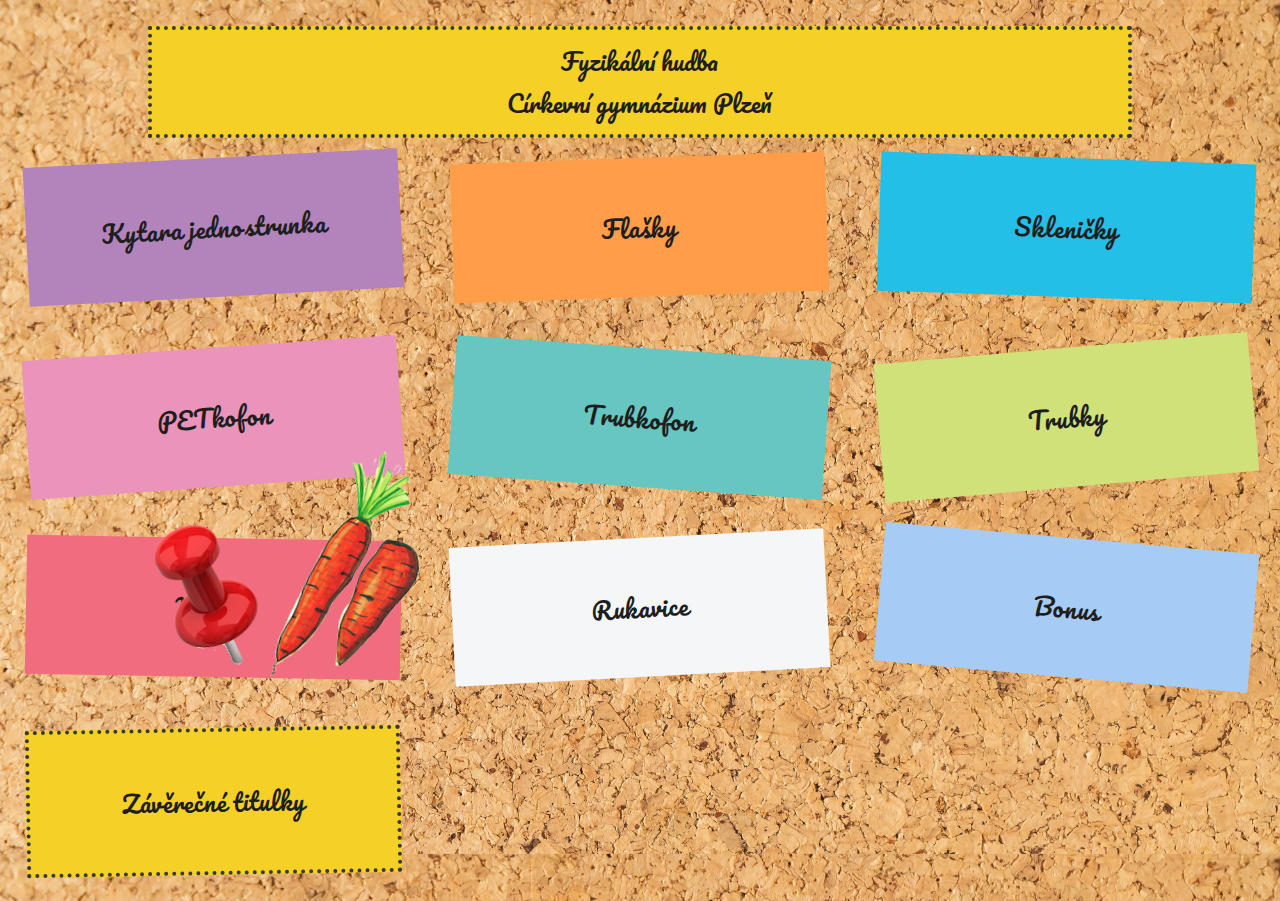
==== index.html @ 377b1756 "changes" ====
<!DOCTYPE html>
<html lang="cz">
<head>
  <meta charset="UTF-8">
  <meta name="viewport" content="width=device-width, initial-scale=1.0">
  <link rel="stylesheet" href="css/general.css">
  <script defer src="script.js"></script>
  <title>Fyzikální Hudba | Církevní gymnázium Plzeň</title>
</head>
<body>
  <a href="uvod.html" class="accent-border animate-note title title-heading">Fyzikální hudba <br>Církevní gymnázium Plzeň</a>
  <div class="board">
    <a href="" class="note animate-note note1">Kytara jednostrunka</a>
    <a href="" class="note animate-note note3">Flašky</a>
    <a href="" class="note animate-note note4">Skleničky</a>
    <a href="petkofon.html" class="note animate-note note5">PETkofon</a>
    <a href="" class="note animate-note note6">Trubkofon</a>
    <a href="" class="note animate-note note7">Trubky</a>
    <a href="" class="note animate-note note8">Mrkev</a>
    <a href="" class="note animate-note note9">Rukavice</a>
    <a href="" class="note animate-note note10">Bonus</a>
    <a href="titulky.html" class="accent-border note animate-note note11">Závěrečné titulky</a>

  </div>
  
  
</body>
</html>
---- css/general.css ----
@import url('https://fonts.googleapis.com/css2?family=Pacifico&display=swap');
@import url('https://fonts.googleapis.com/css2?family=Open+Sans:wght@300;400;500;700&display=swap');
@import url(notes.css);

:root {
  /*Sticky note colors - https://community.miro.com/ask-the-community-45/sticky-note-hex-values-7604 */
  --yellow: #fff9b1;
  --white: #f5f6f8;
  --lightorange: #f5d128;
  --olive: #d0e17a;
  --green: #d5f692;
  --pastelblue: #a6ccf5; 
  --aqua:#67c6c0;
  --blue: #23bfe7;
  --orange: #ff9d48;
  --pink: #ea94bb; 
  --red: #f16c7f;
  --purple: #b384bb;
}
*{
  margin:0;
  padding:0;
  box-sizing: border-box;
}
body{
  background-image: url(../assets/images/wood-board-background_low_res.jpg);
  background-size: 100%, 100%;
  background-attachment: scroll;
  font-family: 'Pacifico', cursive;
  height:100vh;
  height: calc(100svh - 50px);
  gap:20px;
  margin:2%;
  display:flex;
  flex-direction: column;
  gap:20px;
}

.title {
  width:80%;
  background-color: #f5d128;
  vertical-align: middle;
  text-align: center;
  display:grid;
  padding: 10px 0;
}
.title-heading {
  font-weight: normal;
  font-size:24px;
  align-self: center;
}
.board {
  /* grid-template-columns: repeat(auto-fit, minmax(300px, 32vw));
  grid-template-rows: repeat(auto-fit, minmax(300px, 1fr)); */
  grid-template-columns: 1fr 1fr 1fr;
  display: grid;
  gap:4vw;
  height:100%;
}
.note {
  height:100%;
  display:grid;
  place-items: center;
  
  max-width: 500px;
  max-height: 500px;
  justify-self: center;
  text-align: center;
  word-wrap: break-word;
  font-size:24px;
}
@media screen and (width < 600px) {
  .note {
    font-size:18px;
  }
}
.animate-note {
  transition: filter 200ms ease, transform 200ms ease-in-out, box-shadow 200ms ease;
}
.animate-note:hover {
  transform: scale(105%, 105%);
  filter:saturate(1.5);
  box-shadow: 3px 7px 7px 5px rgba(0, 0, 0, 0.35)
}
a {
  color:#1e1e1e;
  text-decoration: none;
}
a:not(.title){
  
  letter-spacing: 0.03em;
  min-width: 100%;
}
video {
  width:100%;
  object-fit: cover; 
}
.accent-border {
  border:4px dotted rgb(56, 56, 56); 
}
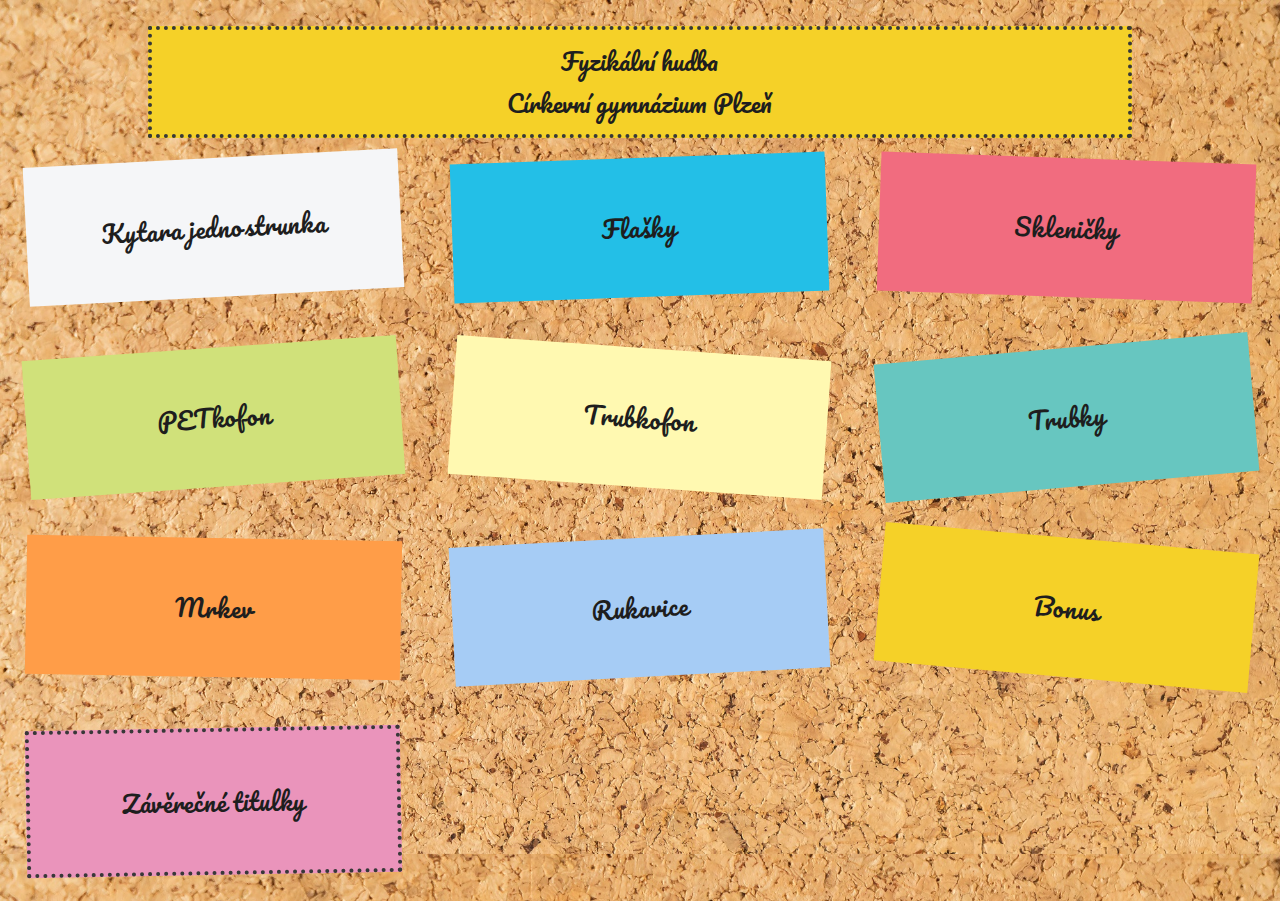
==== commit 971798ba: "add all subsites, fixes to layout, filled with stuff" ====
--- a/index.html
+++ b/index.html
@@ -10,17 +10,16 @@
 <body>
   <a href="uvod.html" class="accent-border animate-note title title-heading">Fyzikální hudba <br>Církevní gymnázium Plzeň</a>
   <div class="board">
-    <a href="" class="note animate-note note1">Kytara jednostrunka</a>
-    <a href="" class="note animate-note note3">Flašky</a>
-    <a href="" class="note animate-note note4">Skleničky</a>
+    <a href="kytara-jednostrunka.html" class="note animate-note note1">Kytara jednostrunka</a>
+    <a href="flasky.html" class="note animate-note note3">Flašky</a>
+    <a href="sklenicky.html" class="note animate-note note4">Skleničky</a>
     <a href="petkofon.html" class="note animate-note note5">PETkofon</a>
-    <a href="" class="note animate-note note6">Trubkofon</a>
-    <a href="" class="note animate-note note7">Trubky</a>
-    <a href="" class="note animate-note note8">Mrkev</a>
-    <a href="" class="note animate-note note9">Rukavice</a>
-    <a href="" class="note animate-note note10">Bonus</a>
+    <a href="trubkofon.html" class="note animate-note note6">Trubkofon</a>
+    <a href="trubky.html" class="note animate-note note7">Trubky</a>
+    <a href="mrkev.html" class="note animate-note note8">Mrkev</a>
+    <a href="rukavice.html" class="note animate-note note9">Rukavice</a>
+    <a href="bonus.html" class="note animate-note note10">Bonus</a>
     <a href="titulky.html" class="accent-border note animate-note note11">Závěrečné titulky</a>
-
   </div>
   
   
--- a/css/general.css
+++ b/css/general.css
@@ -97,4 +97,7 @@
 }
 .accent-border {
   border:4px dotted rgb(56, 56, 56); 
+}
+.red {
+  background-color: rgb(222, 70, 70);
 }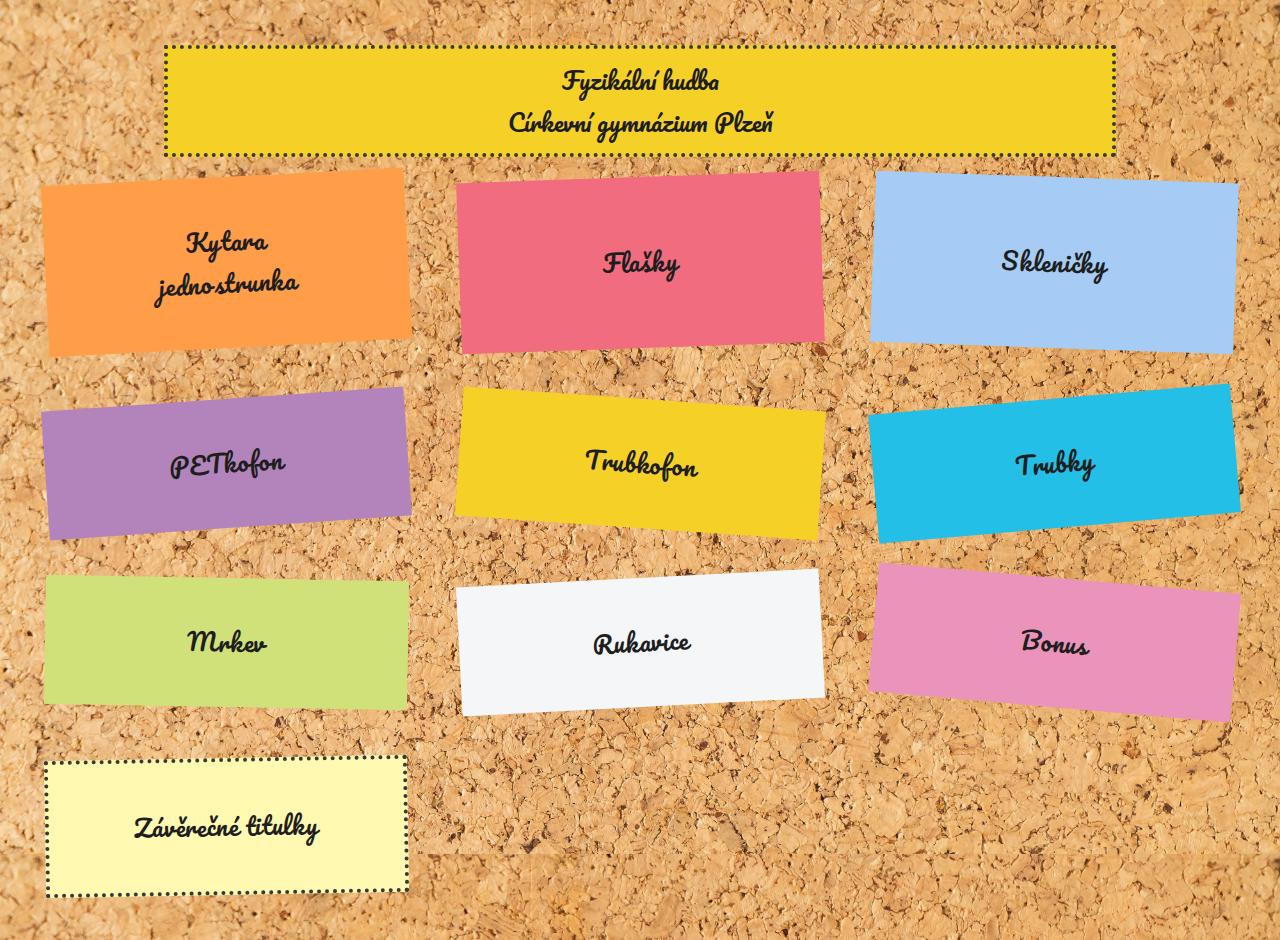
==== commit 84194bbf: "Fix overlap on subpages, bigger board padding" ====
--- a/index.html
+++ b/index.html
@@ -10,7 +10,7 @@
 <body>
   <a href="uvod.html" class="accent-border animate-note title title-heading">Fyzikální hudba <br>Církevní gymnázium Plzeň</a>
   <div class="board">
-    <a href="kytara-jednostrunka.html" class="note animate-note note1">Kytara jednostrunka</a>
+    <a href="kytara-jednostrunka.html" class="note animate-note note1">Kytara <br>jednostrunka</a>
     <a href="flasky.html" class="note animate-note note3">Flašky</a>
     <a href="sklenicky.html" class="note animate-note note4">Skleničky</a>
     <a href="petkofon.html" class="note animate-note note5">PETkofon</a>
--- a/css/general.css
+++ b/css/general.css
@@ -3,7 +3,6 @@
 @import url(notes.css);
 
 :root {
-  /*Sticky note colors - https://community.miro.com/ask-the-community-45/sticky-note-hex-values-7604 */
   --yellow: #fff9b1;
   --white: #f5f6f8;
   --lightorange: #f5d128;
@@ -30,7 +29,7 @@
   height:100vh;
   height: calc(100svh - 50px);
   gap:20px;
-  margin:2%;
+  margin:3.5%;
   display:flex;
   flex-direction: column;
   gap:20px;
@@ -71,7 +70,7 @@
 }
 @media screen and (width < 600px) {
   .note {
-    font-size:18px;
+    font-size:15px;
   }
 }
 .animate-note {
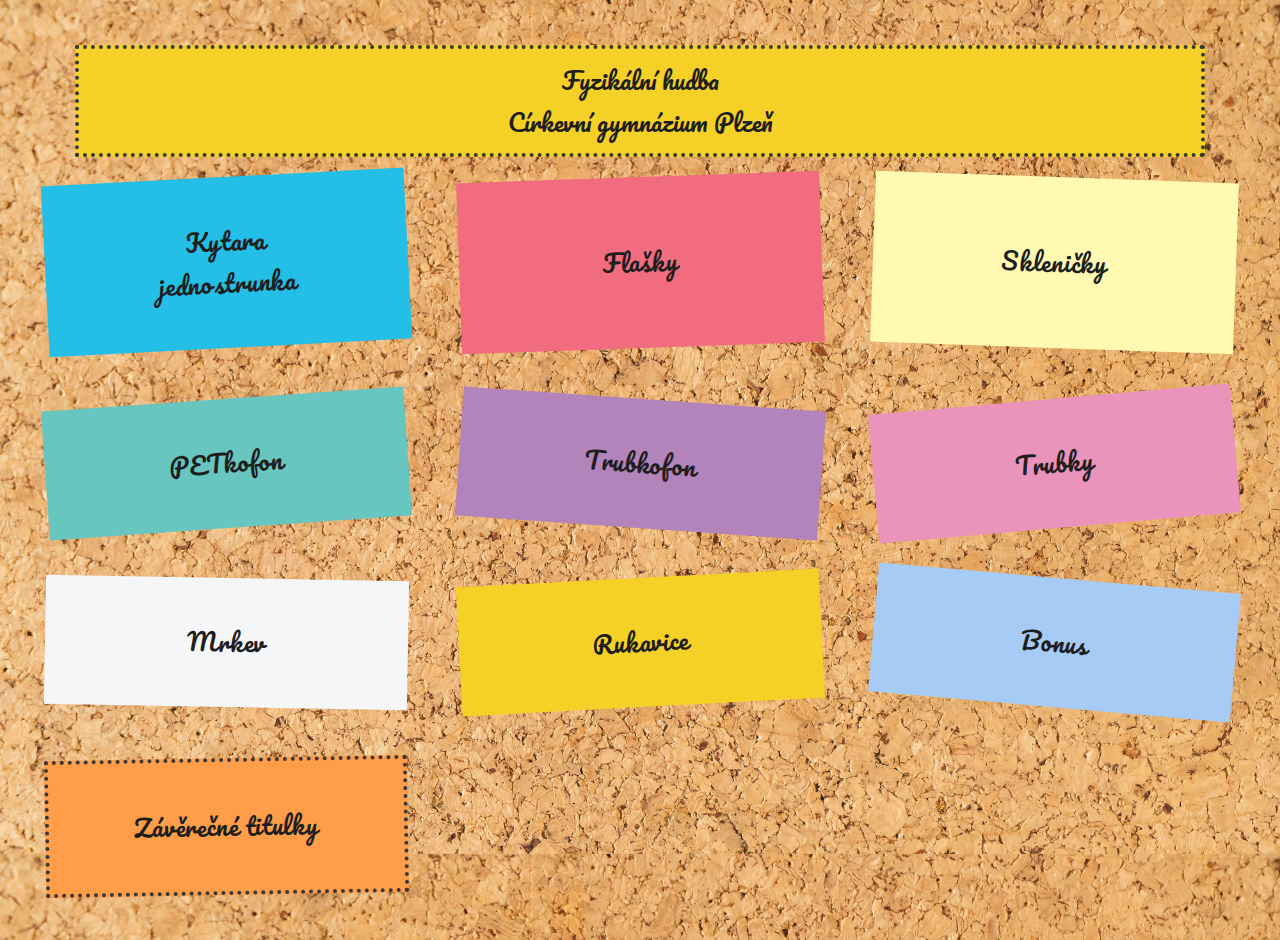
==== commit 1b3616d3: "increase title length, removevideos with recomendations" ====
--- a/index.html
+++ b/index.html
@@ -21,7 +21,5 @@
     <a href="bonus.html" class="note animate-note note10">Bonus</a>
     <a href="titulky.html" class="accent-border note animate-note note11">Závěrečné titulky</a>
   </div>
-  
-  
 </body>
 </html>--- a/css/general.css
+++ b/css/general.css
@@ -36,7 +36,7 @@
 }
 
 .title {
-  width:80%;
+  width:95%;
   background-color: #f5d128;
   vertical-align: middle;
   text-align: center;
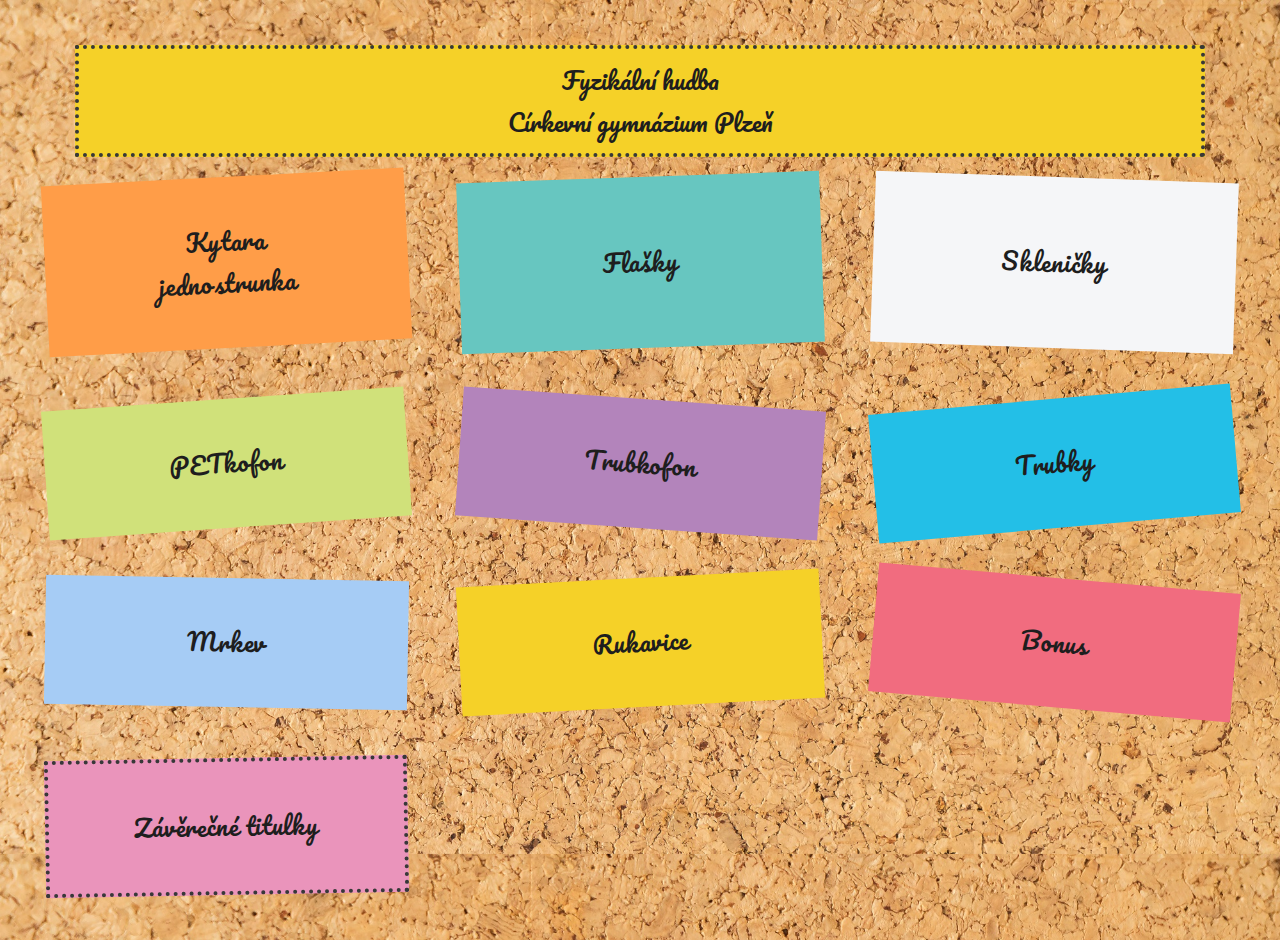
==== commit be4921d5: "add animation to title" ====
--- a/index.html
+++ b/index.html
@@ -8,7 +8,7 @@
   <title>Fyzikální Hudba | Církevní gymnázium Plzeň</title>
 </head>
 <body>
-  <a href="uvod.html" class="accent-border animate-note title title-heading">Fyzikální hudba <br>Církevní gymnázium Plzeň</a>
+  <a href="uvod.html" class="highlight accent-border animate-note title title-heading">Fyzikální hudba <br>Církevní gymnázium Plzeň</a>
   <div class="board">
     <a href="kytara-jednostrunka.html" class="note animate-note note1">Kytara <br>jednostrunka</a>
     <a href="flasky.html" class="note animate-note note3">Flašky</a>
--- a/css/general.css
+++ b/css/general.css
@@ -99,4 +99,18 @@
 }
 .red {
   background-color: rgb(222, 70, 70);
+}
+.highlight {
+  animation: highlight 4s infinite ease-in-out;
+}
+@keyframes highlight {
+  0% {
+    transform: scale(1.0);
+  }
+  25% {
+    transform: scale(1.05);
+  }
+  75% {
+    transform: scale(0.95);
+  }
 }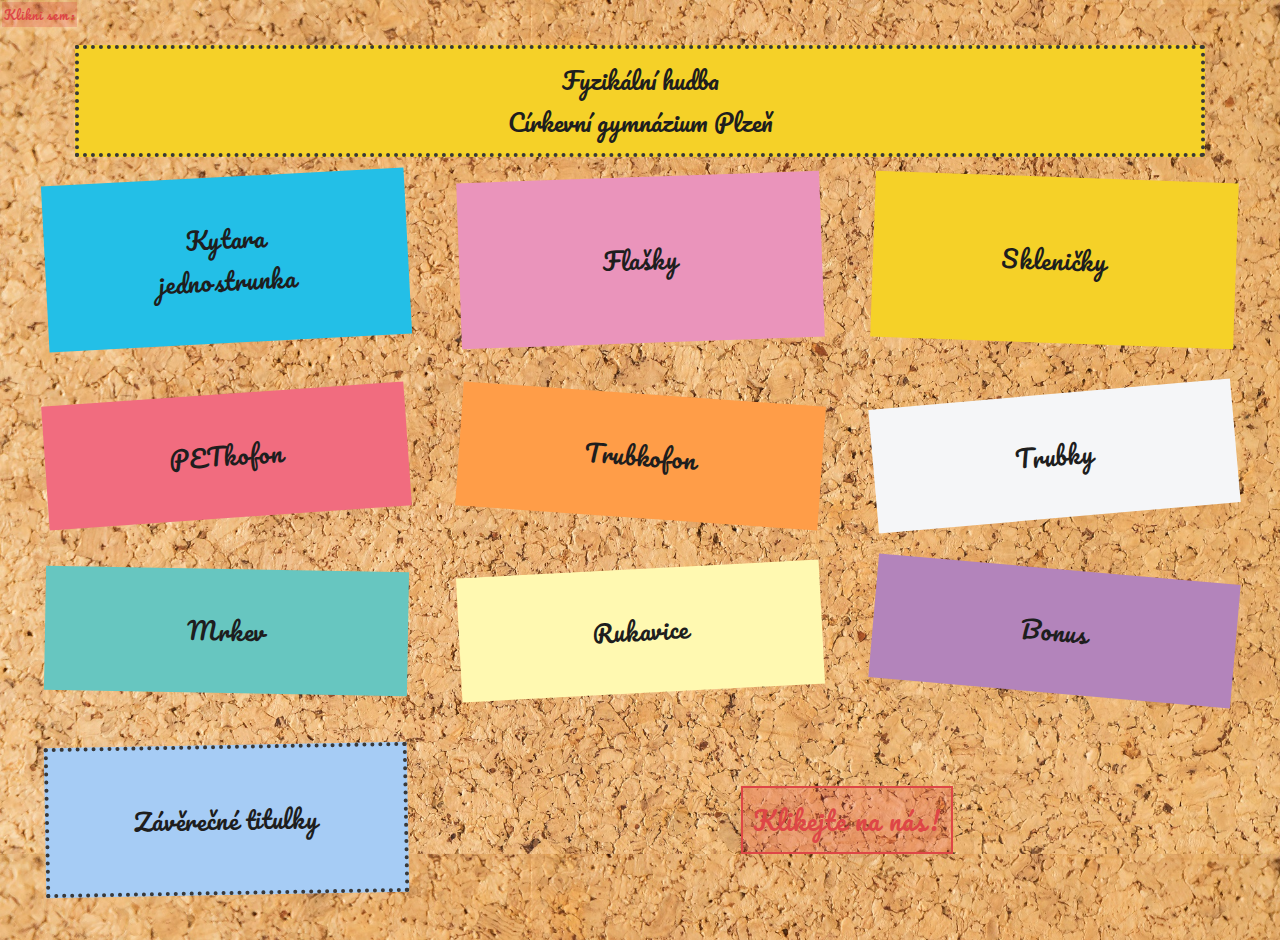
==== commit 7ee8625e: "all content populated, small fixes" ====
--- a/index.html
+++ b/index.html
@@ -8,7 +8,7 @@
   <title>Fyzikální Hudba | Církevní gymnázium Plzeň</title>
 </head>
 <body>
-  <a href="uvod.html" class="highlight accent-border animate-note title title-heading">Fyzikální hudba <br>Církevní gymnázium Plzeň</a>
+  <a href="uvod.html" id="title" class="highlight accent-border animate-note title title-heading">Fyzikální hudba <br>Církevní gymnázium Plzeň</a>
   <div class="board">
     <a href="kytara-jednostrunka.html" class="note animate-note note1">Kytara <br>jednostrunka</a>
     <a href="flasky.html" class="note animate-note note3">Flašky</a>
@@ -20,6 +20,7 @@
     <a href="rukavice.html" class="note animate-note note9">Rukavice</a>
     <a href="bonus.html" class="note animate-note note10">Bonus</a>
     <a href="titulky.html" class="accent-border note animate-note note11">Závěrečné titulky</a>
+    <div id="klikejte">Klikejte na nás!</div>
   </div>
 </body>
 </html>--- a/css/general.css
+++ b/css/general.css
@@ -43,6 +43,33 @@
   display:grid;
   padding: 10px 0;
 }
+#title::after {
+  content: 'Klikni sem:';
+  position: absolute;
+  top:2px;
+  left:2px;
+  font-size: 12px;
+  letter-spacing: 1px;
+  color:rgb(222, 70, 70);
+  /* border: 2px solid rgb(222, 70, 70); */
+  padding:2px;
+  place-self: center;
+  /* animation: highlight2 4s infinite ease-in-out ; */
+  background-color: rgba(222, 70, 70, 0.253);
+}
+#klikejte {
+  position: relative;
+  grid-area: 4 / -3 / 5 / -1;
+  font-size: 25px;
+  letter-spacing: 1px;
+  color:rgb(222, 70, 70);
+  border: 2px solid rgb(222, 70, 70);
+  padding:10px;
+  place-self: center;
+  animation: highlight2 4s infinite ease-in-out ;
+  background-color: rgba(222, 70, 70, 0.253);
+}
+
 .title-heading {
   font-weight: normal;
   font-size:24px;
@@ -113,4 +140,18 @@
   75% {
     transform: scale(0.95);
   }
+}
+@keyframes highlight2 {
+  0% {
+    transform: scale(1.0) rotate(12deg);
+  }
+  25% {
+    transform: scale(1.05) rotate(12deg);
+  }
+  75% {
+    transform: scale(0.95) rotate(12deg);
+  }
+  100% {
+    transform: rotate(12deg);
+  }
 }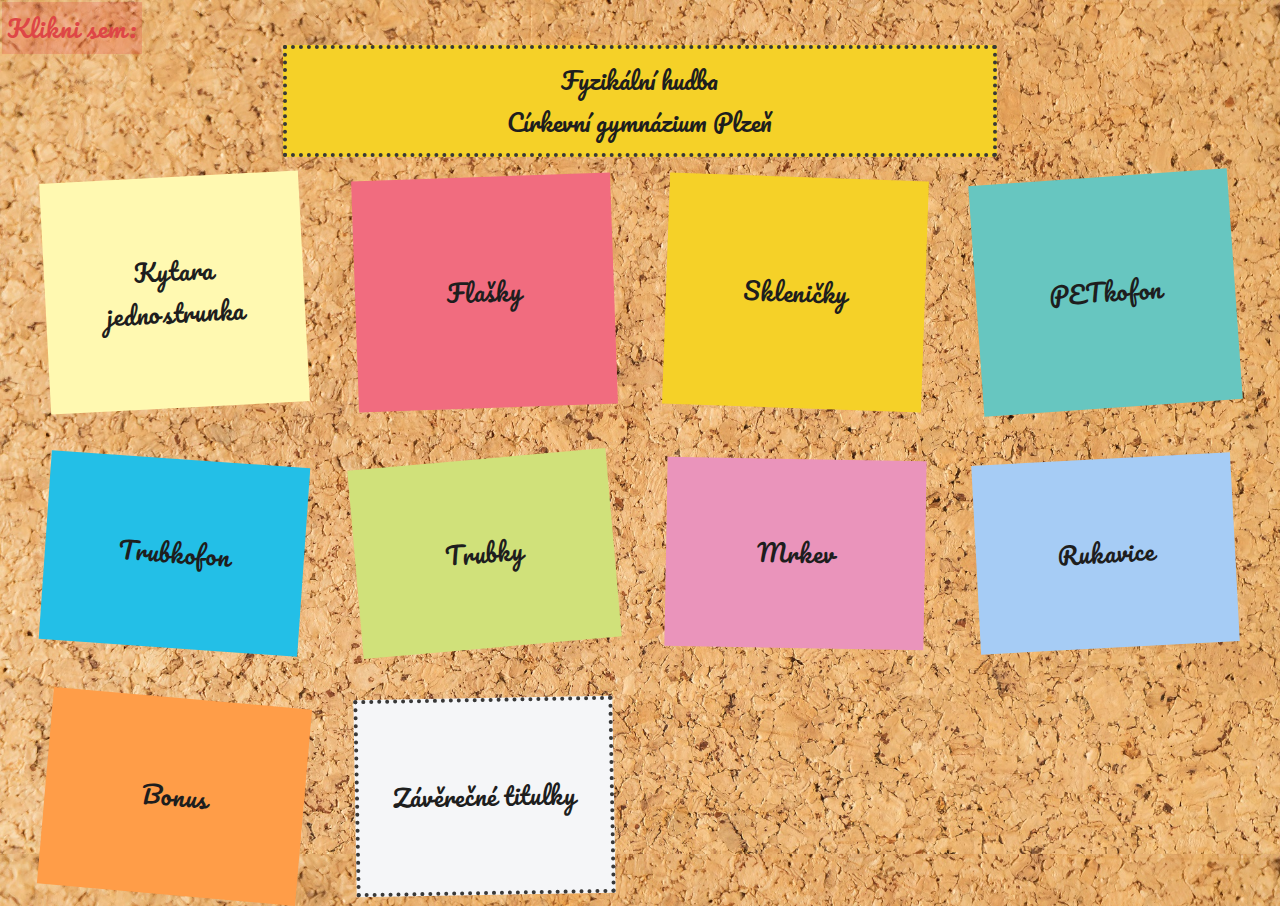
==== commit 2dd7cf02: "add desktop layout, favicon and google stats and fixed titulky" ====
--- a/index.html
+++ b/index.html
@@ -6,6 +6,14 @@
   <link rel="stylesheet" href="css/general.css">
   <script defer src="script.js"></script>
   <title>Fyzikální Hudba | Církevní gymnázium Plzeň</title>
+  <link rel="icon" type="image/x-icon" href="assets/images/cg-logo.png">
+  <script defer>
+    window.dataLayer = window.dataLayer || [];
+    function gtag(){dataLayer.push(arguments);}
+    gtag('js', new Date());
+
+    gtag('config', 'G-V8QQW8S0EH');
+  </script>
 </head>
 <body>
   <a href="uvod.html" id="title" class="highlight accent-border animate-note title title-heading">Fyzikální hudba <br>Církevní gymnázium Plzeň</a>
@@ -20,7 +28,6 @@
     <a href="rukavice.html" class="note animate-note note9">Rukavice</a>
     <a href="bonus.html" class="note animate-note note10">Bonus</a>
     <a href="titulky.html" class="accent-border note animate-note note11">Závěrečné titulky</a>
-    <div id="klikejte">Klikejte na nás!</div>
   </div>
 </body>
 </html>--- a/css/general.css
+++ b/css/general.css
@@ -15,6 +15,9 @@
   --pink: #ea94bb; 
   --red: #f16c7f;
   --purple: #b384bb;
+}
+html {
+  height: 100svh;
 }
 *{
   margin:0;
@@ -83,6 +86,18 @@
   gap:4vw;
   height:100%;
 }
+@media screen and (width > 800px) {
+  .board {
+    grid-template-columns: 1fr 1fr 1fr 1fr;
+  }
+  .title {
+    width:60%;
+  }
+  #title::after {
+    padding:5px;
+    font-size:24px;
+  }
+}
 .note {
   height:100%;
   display:grid;
@@ -128,30 +143,13 @@
   background-color: rgb(222, 70, 70);
 }
 .highlight {
-  animation: highlight 4s infinite ease-in-out;
+  animation: highlight 3s infinite alternate ease;
 }
 @keyframes highlight {
   0% {
-    transform: scale(1.0);
-  }
-  25% {
-    transform: scale(1.05);
-  }
-  75% {
-    transform: scale(0.95);
-  }
-}
-@keyframes highlight2 {
-  0% {
-    transform: scale(1.0) rotate(12deg);
-  }
-  25% {
-    transform: scale(1.05) rotate(12deg);
-  }
-  75% {
-    transform: scale(0.95) rotate(12deg);
+    transform: scale(0.975);
   }
   100% {
-    transform: rotate(12deg);
+    transform: scale(1.025);
   }
 }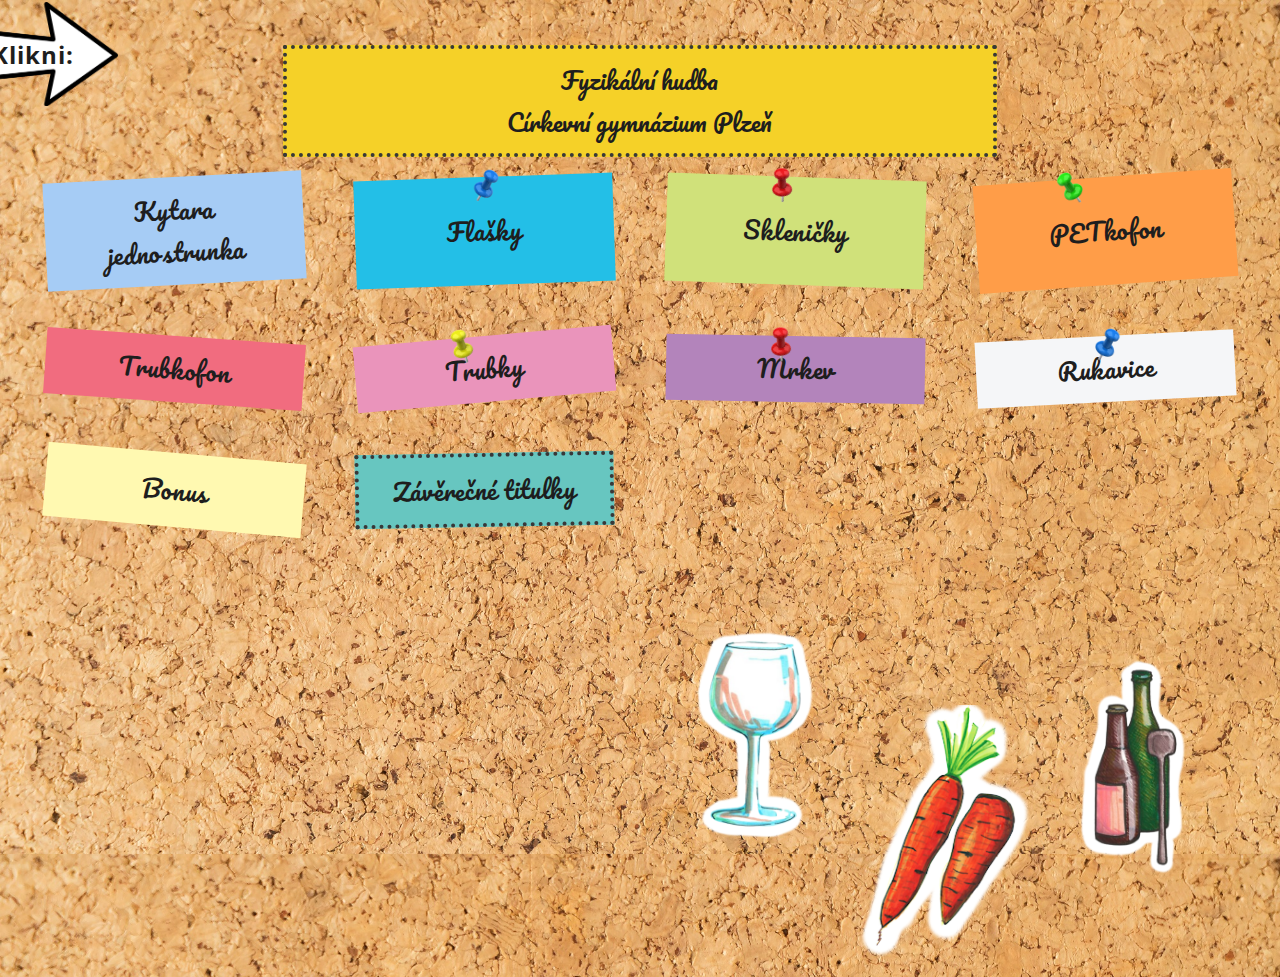
==== commit 9851ebcb: "add pins, stickers, changed arrow title pointer, large screen fixes" ====
--- a/index.html
+++ b/index.html
@@ -19,15 +19,20 @@
   <a href="uvod.html" id="title" class="highlight accent-border animate-note title title-heading">Fyzikální hudba <br>Církevní gymnázium Plzeň</a>
   <div class="board">
     <a href="kytara-jednostrunka.html" class="note animate-note note1">Kytara <br>jednostrunka</a>
-    <a href="flasky.html" class="note animate-note note3">Flašky</a>
-    <a href="sklenicky.html" class="note animate-note note4">Skleničky</a>
-    <a href="petkofon.html" class="note animate-note note5">PETkofon</a>
+    <a href="flasky.html" class="blue-pin note animate-note note3">Flašky</a>
+    <a href="sklenicky.html" class="red-pin note animate-note note4">Skleničky</a>
+    <a href="petkofon.html" class="green-pin note animate-note note5">PETkofon</a>
     <a href="trubkofon.html" class="note animate-note note6">Trubkofon</a>
-    <a href="trubky.html" class="note animate-note note7">Trubky</a>
-    <a href="mrkev.html" class="note animate-note note8">Mrkev</a>
-    <a href="rukavice.html" class="note animate-note note9">Rukavice</a>
+    <a href="trubky.html" class="yellow-pin note animate-note note7">Trubky</a>
+    <a href="mrkev.html" class="red-pin note animate-note note8">Mrkev</a>
+    <a href="rukavice.html" class="blue-pin note animate-note note9">Rukavice</a>
     <a href="bonus.html" class="note animate-note note10">Bonus</a>
     <a href="titulky.html" class="accent-border note animate-note note11">Závěrečné titulky</a>
+    <div class="stickys">
+      <img id="img1" src="assets/images/sklenicka.png" alt="Sklenička samolepka">
+      <img id="img2" src="assets/images/mrkev.png" alt="Mrkev samolepka">
+      <img id="img3" src="assets/images/flasky.png" alt="Sklenička samolepka">
+    </div>
   </div>
 </body>
 </html>--- a/css/general.css
+++ b/css/general.css
@@ -46,19 +46,41 @@
   display:grid;
   padding: 10px 0;
 }
-#title::after {
-  content: 'Klikni sem:';
+#title::before {
+  content: '';
+  background-image: url(../assets/images/arrow.png);
+  background-size:cover;
+  height:54px;
+  width:73px;
+  aspect-ratio: 70/55;
   position: absolute;
   top:2px;
-  left:2px;
+  left:-20px;
   font-size: 12px;
   letter-spacing: 1px;
-  color:rgb(222, 70, 70);
+  text-align: center;
   /* border: 2px solid rgb(222, 70, 70); */
   padding:2px;
   place-self: center;
   /* animation: highlight2 4s infinite ease-in-out ; */
-  background-color: rgba(222, 70, 70, 0.253);
+}
+#title::after {
+  content: 'Klikni:';
+  background-size:contain;
+  position: absolute;
+  text-align: center;
+  margin-left:10px;
+  top:20px;
+  left:-20px;
+  font-size: 12px;
+  letter-spacing: 1px;
+  text-align: center;
+  padding:2px;
+  place-self: center;
+  display:grid;
+  place-items: center;
+  font-family:'Open Sans', sans-serif;
+  font-weight: bold;
 }
 #klikejte {
   position: relative;
@@ -94,15 +116,19 @@
     width:60%;
   }
   #title::after {
-    padding:5px;
+    margin-top:16px;
     font-size:24px;
+  }
+  #title::before {
+    height:100px;
+    width:134px;
   }
 }
 .note {
   height:100%;
   display:grid;
   place-items: center;
-  
+  position: relative;
   max-width: 500px;
   max-height: 500px;
   justify-self: center;
@@ -143,13 +169,86 @@
   background-color: rgb(222, 70, 70);
 }
 .highlight {
-  animation: highlight 3s infinite alternate ease;
+  animation: highlight 2s infinite alternate ease;
 }
 @keyframes highlight {
   0% {
-    transform: scale(0.975);
+    transform: scale(0.96);
   }
   100% {
-    transform: scale(1.025);
-  }
+    transform: scale(1.04);
+  }
+}
+
+
+/* Decorations */
+
+.blue-pin::after {
+  content: '';
+  background-image: url(../assets/images/pin-blue.png);
+  position: absolute;
+  top:-10px;
+  left:42%;
+  justify-self: center;
+  width:43px;
+  height:43px;
+  background-size: cover;
+  transform: scaleX(-1);
+  
+}
+.red-pin::after {
+  content: '';
+  background-image: url(../assets/images/pin-red.png);
+  position: absolute;
+  top:-10px;
+  left:36%;
+  justify-self: center;
+  width:43px;
+  height:43px;
+  background-size: cover;
+  transform:scaleX(-1) rotate(35deg);
+}
+.green-pin::after {
+  content: '';
+  background-image: url(../assets/images/pin-green.png);
+  position: absolute;
+  top:-10px;
+  left:30%;
+  justify-self: center;
+  width:43px;
+  height:43px;
+  background-size: cover;
+}
+.yellow-pin::after {
+  content: '';
+  background-image: url(../assets/images/pin-yellow.png);
+  position: absolute;
+  top:-10px;
+  left:34%;
+  justify-self: center;
+  width:43px;
+  height:43px;
+  background-size: cover;
+  transform:scaleX(-1) rotate(45deg);
+}
+
+.stickys {
+  position: relative;
+  grid-area: 4 / -3 / 5 / -1;
+  display:grid;
+  grid-template-columns: 1fr 1fr 1fr;
+}
+.stickys img {
+  width:100%;
+  position: relative;
+}
+#img1 {
+
+  top:0%;
+}
+#img2 {
+  top:40%;
+}
+#img3 {
+  top:15%;
 }